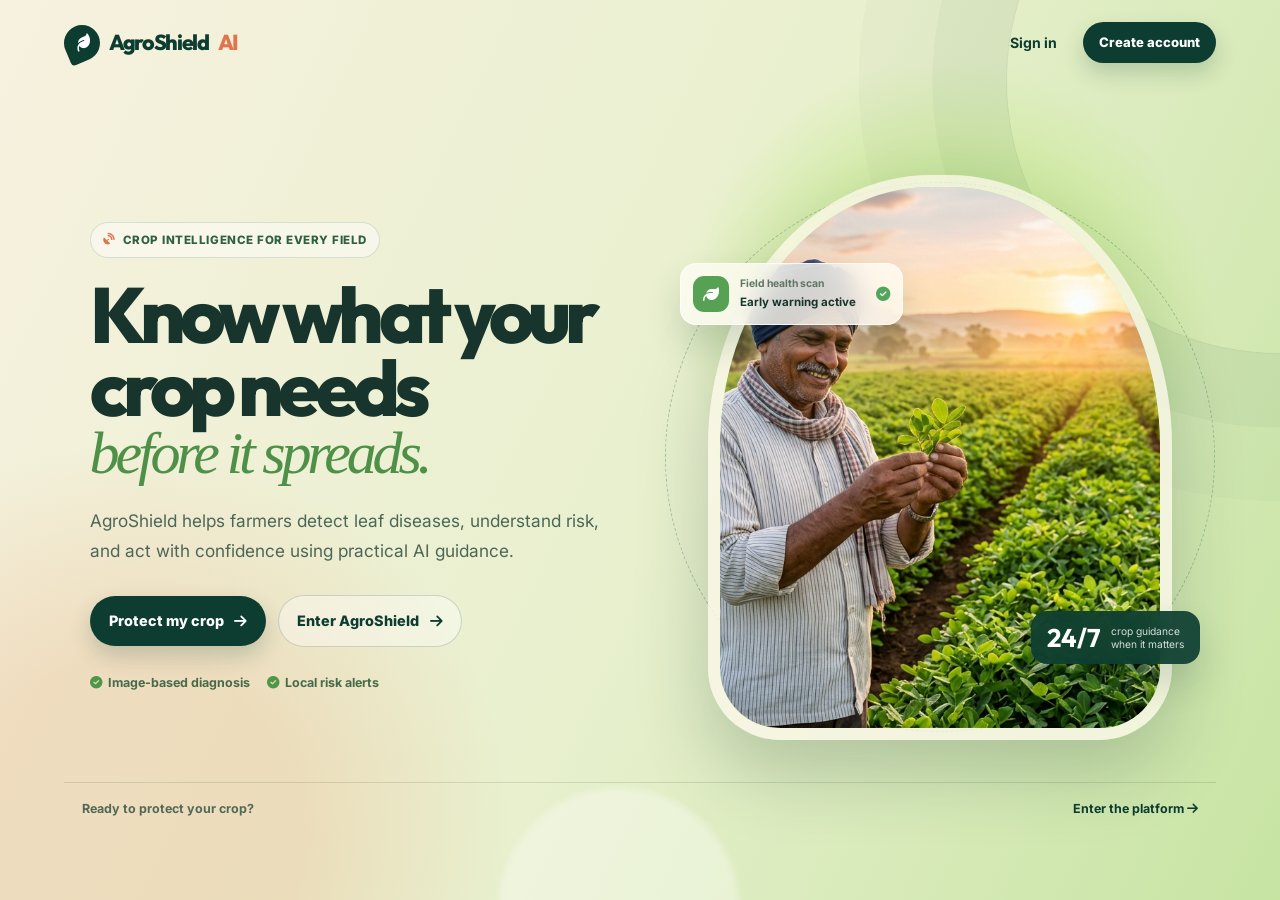
==== frontend/landing.html @ 06ca2743 "feat: publish full crop disease application" ====
<!DOCTYPE html>
<html lang="en">
<head>
    <meta charset="UTF-8">
    <meta name="viewport" content="width=device-width, initial-scale=1.0">
    <title>AgroShield AI — Crop care, made simple</title>
    <link href="https://fonts.googleapis.com/css2?family=Inter:wght@300;400;500;600;700&family=Outfit:wght@400;600;800&display=swap" rel="stylesheet">
    <link rel="stylesheet" href="https://cdnjs.cloudflare.com/ajax/libs/font-awesome/6.4.0/css/all.min.css">
    <link rel="stylesheet" href="css/style.css">
</head>
<body>
    <section class="public-landing" id="publicLanding">
        <nav class="landing-nav">
            <a class="landing-brand" href="/"><i class="fa-solid fa-leaf"></i> AgroShield <span>AI</span></a>
            <div class="landing-nav-actions">
                <a class="landing-text-btn" href="/login">Sign in</a>
                <a class="landing-btn landing-btn-small" href="/register">Create account</a>
            </div>
        </nav>
        <div class="landing-hero">
            <div class="landing-copy">
                <p class="landing-eyebrow"><i class="fa-solid fa-satellite-dish"></i> Crop intelligence for every field</p>
                <h1>Know what your crop needs <em>before it spreads.</em></h1>
                <p class="landing-lede">AgroShield helps farmers detect leaf diseases, understand risk, and act with confidence using practical AI guidance.</p>
                <div class="landing-actions">
                    <a class="landing-btn" href="/register">Protect my crop <i class="fa-solid fa-arrow-right"></i></a>
                    <a class="landing-secondary" href="/home">Enter AgroShield <i class="fa-solid fa-arrow-right"></i></a>
                </div>
                <div class="landing-trust"><span><i class="fa-solid fa-circle-check"></i> Image-based diagnosis</span><span><i class="fa-solid fa-circle-check"></i> Local risk alerts</span></div>
            </div>
            <div class="landing-visual">
                <div class="landing-orbit orbit-one"></div><div class="landing-orbit orbit-two"></div>
                <img src="images/farmer_hero.jpg" alt="Farmer inspecting a healthy crop">
                <div class="scan-card"><span class="scan-icon"><i class="fa-solid fa-leaf"></i></span><div><small>Field health scan</small><strong>Early warning active</strong></div><i class="fa-solid fa-circle-check"></i></div>
                <div class="landing-stat"><strong>24/7</strong><span>crop guidance<br>when it matters</span></div>
            </div>
        </div>
        <div class="landing-scroll-cue"><span>Ready to protect your crop?</span><a href="/home">Enter the platform <i class="fa-solid fa-arrow-right"></i></a></div>
    </section>
</body>
</html>
---- frontend/css/style.css ----
/* CSS Design System for AgroShield AI */
:root {
    --bg-main: #fbfbf9;        /* Warm cream background */
    --bg-sidebar: #172d1f;     /* Deep forest green sidebar */
    --bg-card: #ffffff;        /* Pure white cards */
    --border-color: #e4eae4;   /* Soft organic border */
    --border-hover: #a5d6a7;
    
    --primary: #2e7d32;        /* Forest green primary */
    --primary-hover: #1b5e20;
    --primary-glow: rgba(46, 125, 50, 0.15);
    
    --accent: #ef6c00;         /* Warm clay orange accent */
    --accent-hover: #e65100;
    --accent-glow: rgba(239, 108, 0, 0.15);
    
    --danger: #c62828;         /* Earthy warning red */
    --danger-glow: rgba(198, 40, 40, 0.1);
    --warning: #fbc02d;        /* Soft sun gold */
    --warning-glow: rgba(251, 192, 45, 0.1);
    --teal: #00796b;
    --teal-glow: rgba(0, 121, 107, 0.1);
    --text-main: #2b3a30;      /* Dark soil green-grey */
    --text-muted: #738478;     /* Leaf gray */
    --text-dark: #0d1711;
    
    --font-family: 'Inter', sans-serif;
    --font-heading: 'Outfit', sans-serif;
    --sidebar-width: 280px;
    --transition: all 0.25s cubic-bezier(0.4, 0, 0.2, 1);
}

* {
    margin: 0;
    padding: 0;
    box-sizing: border-box;
}

body {
    background-color: var(--bg-main);
    color: var(--text-main);
    font-family: var(--font-family);
    overflow-x: hidden;
    line-height: 1.6;
}

/* Scrollbar styling */
::-webkit-scrollbar {
    width: 8px;
    height: 8px;
}
::-webkit-scrollbar-track {
    background: var(--bg-sidebar);
}
::-webkit-scrollbar-thumb {
    background: var(--border-color);
    border-radius: 4px;
}
::-webkit-scrollbar-thumb:hover {
    background: var(--primary);
}

/* App Container Layout */
.app-container {
    display: flex;
    min-height: 100vh;
}

/* Sidebar Navigation */
.sidebar {
    width: var(--sidebar-width);
    background-color: var(--bg-sidebar);
    border-right: 1px solid var(--border-color);
    display: flex;
    flex-direction: column;
    padding: 1.75rem 1.25rem;
    position: fixed;
    height: 100vh;
    z-index: 10;
}

.brand {
    display: flex;
    align-items: center;
    gap: 0.75rem;
    margin-bottom: 2.5rem;
}

.logo-icon {
    font-size: 1.75rem;
    color: var(--primary);
    filter: drop-shadow(0 0 8px var(--primary));
    animation: pulseLogo 3s infinite alternate;
}

.brand-name {
    font-family: var(--font-heading);
    font-size: 1.45rem;
    font-weight: 800;
    letter-spacing: -0.5px;
    color: #ffffff;
}

.brand-name .highlight {
    color: var(--primary);
}

.nav-menu {
    display: flex;
    flex-direction: column;
    gap: 0.5rem;
    flex-grow: 1;
}

.nav-item {
    display: flex;
    align-items: center;
    gap: 1rem;
    padding: 0.85rem 1rem;
    color: #a5d6a7; /* Light sage green for contrast */
    text-decoration: none;
    border-radius: 8px;
    font-weight: 500;
    transition: var(--transition);
    border: 1px solid transparent;
}

.nav-item i {
    font-size: 1.2rem;
    width: 20px;
    text-align: center;
    transition: var(--transition);
}

.nav-item:hover, .nav-item.active {
    color: #fff;
    background-color: rgba(255, 255, 255, 0.08);
    border-color: rgba(255, 255, 255, 0.15);
}

.nav-item.active {
    background-color: rgba(16, 185, 129, 0.15);
    border-color: var(--primary);
    box-shadow: 0 0 15px rgba(16, 185, 129, 0.1);
}

.nav-item.active i {
    color: var(--primary);
    text-shadow: 0 0 8px var(--primary);
}

.sidebar-footer {
    display: flex;
    flex-direction: column;
    gap: 1rem;
    border-top: 1px solid var(--border-color);
    padding-top: 1.25rem;
}

.lang-selector {
    display: flex;
    align-items: center;
    gap: 0.5rem;
    background: rgba(255, 255, 255, 0.03);
    border: 1px solid var(--border-color);
    padding: 0.5rem;
    border-radius: 6px;
}

.lang-selector i {
    color: var(--primary);
}

.lang-selector select {
    background: transparent;
    border: none;
    color: #a5d6a7;
    width: 100%;
    outline: none;
    font-family: var(--font-family);
    font-size: 0.9rem;
    cursor: pointer;
}

.lang-selector select option {
    background-color: var(--bg-sidebar);
    color: #ffffff;
}

.system-status {
    display: flex;
    align-items: center;
    gap: 0.5rem;
    font-size: 0.8rem;
    color: var(--text-muted);
}

.status-dot {
    width: 8px;
    height: 8px;
    border-radius: 50%;
}

.status-dot.online {
    background-color: var(--primary);
    box-shadow: 0 0 8px var(--primary);
}

/* Workspace Layout */
.workspace {
    margin-left: var(--sidebar-width);
    flex-grow: 1;
    display: flex;
    flex-direction: column;
    min-height: 100vh;
    padding: 2rem;
}

/* Top Header */
.top-header {
    display: flex;
    justify-content: space-between;
    align-items: center;
    border-bottom: 1px solid var(--border-color);
    padding-bottom: 1.5rem;
    margin-bottom: 2rem;
}

.header-title h1 {
    font-family: var(--font-heading);
    font-weight: 600;
    font-size: 1.85rem;
    letter-spacing: -0.5px;
}

.header-title p {
    color: var(--text-muted);
    font-size: 0.95rem;
    margin-top: 0.25rem;
}

.header-actions {
    display: flex;
    align-items: center;
    gap: 0.65rem;
    flex-wrap: nowrap;
}

.location-wrap {
    position: relative;
    flex-shrink: 0;
}

.location-chip {
    height: 44px;
    display: inline-flex;
    align-items: center;
    gap: .55rem;
    padding: .3rem .65rem .3rem .4rem;
    border: 1px solid var(--border-color);
    border-radius: 12px;
    color: var(--text-main);
    background: var(--bg-card);
    cursor: pointer;
    font-family: inherit;
    text-align: left;
    transition: var(--transition);
}

.location-chip:hover,
.location-chip[aria-expanded="true"] {
    border-color: var(--primary);
    background: var(--primary-glow);
    transform: translateY(-1px);
}

.location-icon {
    display: grid;
    width: 32px;
    height: 32px;
    place-items: center;
    border-radius: 9px;
    color: #fff;
    background: var(--primary);
}

.location-copy { display: grid; min-width: 68px; line-height: 1.05; }
.location-copy small { color: var(--text-muted); font-size: .62rem; font-weight: 600; }
.location-copy strong { max-width: 100px; overflow: hidden; color: var(--text-main); font-size: .76rem; text-overflow: ellipsis; white-space: nowrap; }
.location-chevron { color: var(--text-muted); font-size: .66rem; }

.location-panel {
    position: absolute;
    top: 53px;
    right: 0;
    z-index: 1001;
    width: 260px;
    padding: 1rem;
    border: 1px solid var(--border-color);
    border-radius: 14px;
    color: var(--text-main);
    background: var(--bg-card);
    box-shadow: 0 16px 40px rgba(0, 0, 0, .16);
}

.location-panel-title { display: flex; align-items: flex-start; gap: .65rem; margin-bottom: .85rem; }
.location-panel-title > i { margin-top: .1rem; color: var(--primary); }
.location-panel-title strong { display: block; font-size: .88rem; }
.location-panel-title span { display: block; margin-top: .1rem; color: var(--text-muted); font-size: .7rem; line-height: 1.35; }
.location-panel label { display: block; margin-bottom: .35rem; color: var(--text-muted); font-size: .72rem; font-weight: 700; }
.location-panel input { width: 100%; padding: .58rem .65rem; border: 1px solid var(--border-color); border-radius: 8px; color: var(--text-main); background: var(--bg-main); font: inherit; font-size: .82rem; }
.location-panel input:focus { outline: 2px solid var(--primary-glow); border-color: var(--primary); }
.location-apply-btn { width: 100%; margin-top: .75rem; padding: .6rem .75rem; border: 0; border-radius: 8px; color: #fff; background: var(--primary); cursor: pointer; font: inherit; font-size: .78rem; font-weight: 700; }
.location-apply-btn:hover { background: var(--primary-hover); }

.header-icon-btn {
    position: relative;
    width: 44px;
    height: 44px;
    min-width: 44px;
    min-height: 44px;
    max-height: 44px;
    display: inline-flex;
    align-items: center;
    justify-content: center;
    border: 1px solid var(--border-color);
    border-radius: 12px;
    background: var(--bg-card);
    color: var(--primary);
    cursor: pointer;
    font-size: 1.05rem;
    transition: var(--transition);
    box-sizing: border-box;
    flex-shrink: 0;
}

.header-icon-btn:hover {
    border-color: var(--primary);
    background: var(--primary-glow);
    color: var(--primary-hover);
    transform: translateY(-1px);
}

.notification-wrap {
    position: relative;
    display: inline-flex;
    align-items: center;
    height: 44px;
    min-height: 44px;
    max-height: 44px;
    flex-shrink: 0;
}

.notification-dot {
    position: absolute;
    top: 7px;
    right: 7px;
    width: 8px;
    height: 8px;
    background: var(--danger);
    border-radius: 50%;
    border: 2px solid var(--bg-card);
    pointer-events: none;
    transition: opacity 0.2s;
}

.notification-panel {
    position: absolute;
    top: 52px;
    right: 0;
    z-index: 1000;
    width: 320px;
    background: var(--bg-card);
    border: 1px solid var(--border-color);
    border-radius: 14px;
    padding: 1rem;
    box-shadow: 0 16px 40px rgba(0, 0, 0, 0.16);
    color: var(--text-main);
    box-sizing: border-box;
    animation: fadeIn 0.2s ease;
}

.notif-header {
    display: flex;
    align-items: center;
    justify-content: space-between;
    padding-bottom: 0.65rem;
    border-bottom: 1px solid var(--border-color);
    margin-bottom: 0.5rem;
}

.notif-header strong {
    font-size: 0.88rem;
    font-weight: 700;
    color: var(--text-main);
    display: flex;
    align-items: center;
}

.notif-list {
    display: flex;
    flex-direction: column;
    gap: 0.4rem;
}

.notif-item {
    display: flex;
    gap: 0.65rem;
    padding: 0.55rem;
    border-radius: 8px;
    transition: background 0.15s;
    align-items: flex-start;
}

.notif-item:hover {
    background: rgba(46, 125, 50, 0.08);
}

.notif-item > i {
    font-size: 1rem;
    margin-top: 0.2rem;
    flex-shrink: 0;
}

.notif-item strong {
    display: block;
    font-size: 0.8rem;
    font-weight: 600;
    color: var(--text-main);
    line-height: 1.25;
}

.notif-item p {
    font-size: 0.75rem;
    color: var(--text-muted);
    margin: 0.15rem 0 0.25rem 0;
    line-height: 1.35;
}

.notif-item small {
    font-size: 0.68rem;
    color: var(--text-muted);
}

.notif-footer {
    border-top: 1px solid var(--border-color);
    padding-top: 0.5rem;
    margin-top: 0.4rem;
    text-align: center;
}

.btn-text-sm {
    background: transparent;
    border: none;
    color: var(--primary);
    font-size: 0.78rem;
    font-weight: 600;
    cursor: pointer;
    padding: 0.3rem 0.6rem;
    border-radius: 6px;
    transition: background 0.15s;
}

.btn-text-sm:hover {
    background: var(--primary-glow);
}

.header-user-chip {
    height: 44px;
    min-height: 44px;
    max-height: 44px;
    display: inline-flex;
    align-items: center;
    gap: 0.65rem;
    padding: 0 1rem 0 0.45rem;
    border: 1px solid var(--border-color);
    background: var(--bg-card);
    border-radius: 12px;
    color: var(--text-main);
    font-size: 0.88rem;
    font-weight: 600;
    box-sizing: border-box;
    flex-shrink: 0;
    cursor: pointer;
    transition: var(--transition);
}

.header-user-chip:hover {
    border-color: var(--primary);
    background: var(--primary-glow);
    transform: translateY(-1px);
    box-shadow: 0 2px 8px rgba(0,0,0,0.06);
}

.header-user-icon {
    display: grid;
    place-items: center;
    width: 32px;
    height: 32px;
    border-radius: 50%;
    color: #fff;
    background: var(--primary);
    font-size: 0.85rem;
    flex-shrink: 0;
}

.quick-stat {
    height: 44px;
    min-height: 44px;
    max-height: 44px;
    display: inline-flex;
    align-items: center;
    gap: 0.65rem;
    padding: 0 0.85rem;
    background: var(--bg-card);
    border: 1px solid var(--border-color);
    border-radius: 12px;
    box-sizing: border-box;
    flex-shrink: 0;
    width: 130px;
    min-width: 130px;
    max-width: 130px;
    cursor: pointer;
    transition: var(--transition);
}

.quick-stat:hover {
    border-color: var(--primary);
    background: var(--primary-glow);
    transform: translateY(-1px);
    box-shadow: 0 2px 8px rgba(0,0,0,0.06);
}

.quick-stat i {
    font-size: 1.15rem;
    color: var(--primary);
    display: flex;
    align-items: center;
    justify-content: center;
    width: 22px;
    flex-shrink: 0;
}

.quick-stat > div {
    display: flex;
    flex-direction: column;
    justify-content: center;
    line-height: 1.15;
}

.stat-lbl {
    display: block;
    font-size: 0.62rem;
    font-weight: 700;
    color: var(--text-muted);
    text-transform: uppercase;
    letter-spacing: 0.05em;
}

.stat-val {
    font-size: 0.88rem;
    font-weight: 700;
    color: var(--text-main);
}

/* View Sections */
.view-section {
    display: none;
    animation: fadeIn 0.4s ease;
    flex-grow: 1;
}

.view-section.active {
    display: block;
}

/* Grid Layouts */
.grid-2col {
    display: grid;
    grid-template-columns: 1fr 1fr;
    gap: 2rem;
}

@media (max-width: 1024px) {
    .grid-2col {
        grid-template-columns: 1fr;
    }
}

/* Glassmorphism Cards */
.card {
    background: var(--bg-card);
    border: 1px solid var(--border-color);
    border-radius: 16px;
    box-shadow: 0 10px 30px rgba(0, 0, 0, 0.3);
    backdrop-filter: blur(12px);
    -webkit-backdrop-filter: blur(12px);
    display: flex;
    flex-direction: column;
    overflow: hidden;
    transition: var(--transition);
}

.card:hover {
    border-color: var(--border-hover);
    box-shadow: 0 12px 35px rgba(16, 185, 129, 0.04);
}

.card.scroll-y {
    max-height: 680px;
    overflow-y: auto;
}

.card-header {
    padding: 1.25rem 1.5rem;
    border-bottom: 1px solid var(--border-color);
    display: flex;
    justify-content: space-between;
    align-items: center;
}

.card-header h2 {
    font-family: var(--font-heading);
    font-size: 1.25rem;
    font-weight: 600;
    display: flex;
    align-items: center;
    gap: 0.5rem;
}

.card-header h2 i {
    color: var(--primary);
}

.card-content {
    padding: 1.5rem;
    flex-grow: 1;
}

.card-content.no-padding {
    padding: 0;
}

/* Badges */
.badge {
    padding: 0.35rem 0.75rem;
    border-radius: 50px;
    font-size: 0.75rem;
    font-weight: 600;
    text-transform: uppercase;
    letter-spacing: 0.5px;
}

.badge-emerald {
    background: rgba(16, 185, 129, 0.15);
    color: var(--primary);
    border: 1px solid var(--primary);
}

.badge-teal {
    background: rgba(20, 184, 166, 0.15);
    color: var(--teal);
    border: 1px solid var(--teal);
}

.badge-warning {
    background: rgba(245, 158, 11, 0.15);
    color: var(--warning);
    border: 1px solid var(--warning);
}

.badge-danger {
    background: rgba(239, 68, 68, 0.15);
    color: var(--danger);
    border: 1px solid var(--danger);
}

.badge-blue {
    background: rgba(59, 130, 246, 0.15);
    color: #3b82f6;
    border: 1px solid #3b82f6;
}

/* Upload Zone */
.upload-zone {
    border: 2px dashed var(--border-color);
    border-radius: 12px;
    padding: 2.5rem 1.5rem;
    text-align: center;
    background: rgba(0, 0, 0, 0.15);
    transition: var(--transition);
    cursor: pointer;
    min-height: 250px;
    display: flex;
    align-items: center;
    justify-content: center;
}

.upload-zone:hover, .upload-zone.dragover {
    border-color: var(--primary);
    background: rgba(16, 185, 129, 0.03);
}

.upload-prompt {
    display: flex;
    flex-direction: column;
    align-items: center;
    gap: 0.75rem;
}

.upload-icon {
    font-size: 3rem;
    color: var(--primary);
    margin-bottom: 0.5rem;
    filter: drop-shadow(0 0 10px var(--primary-glow));
}

.upload-prompt h3 {
    font-size: 1.1rem;
    font-weight: 600;
}

.upload-prompt p {
    color: var(--text-muted);
    font-size: 0.8rem;
    max-width: 320px;
}

.upload-preview {
    width: 100%;
    height: 100%;
    position: relative;
    border-radius: 8px;
    overflow: hidden;
}

.upload-preview img {
    max-width: 100%;
    max-height: 220px;
    object-fit: cover;
    border-radius: 8px;
    border: 1px solid var(--border-color);
}

.preview-overlay {
    position: absolute;
    bottom: 10px;
    right: 10px;
}

/* Form Styles */
.form-group {
    display: flex;
    flex-direction: column;
    gap: 0.5rem;
    margin-bottom: 1rem;
}

.form-group label {
    font-size: 0.85rem;
    font-weight: 500;
    color: var(--text-muted);
}

.form-group label i {
    color: var(--primary);
}

.form-row {
    display: flex;
    gap: 1rem;
}

.form-row .form-group {
    flex: 1;
}

.form-group input, .form-group textarea, .form-group select {
    background: #ffffff;
    border: 1px solid var(--border-color);
    padding: 0.75rem 1rem;
    border-radius: 8px;
    color: var(--text-main);
    font-family: var(--font-family);
    outline: none;
    transition: var(--transition);
}

.form-group input:focus, .form-group textarea:focus, .form-group select:focus {
    border-color: var(--primary);
    box-shadow: 0 0 10px var(--primary-glow);
}

.form-group textarea {
    min-height: 80px;
    resize: vertical;
}

.align-bottom {
    justify-content: flex-end;
}

/* Buttons */
.btn {
    display: inline-flex;
    align-items: center;
    justify-content: center;
    gap: 0.5rem;
    padding: 0.65rem 1.25rem;
    border-radius: 8px;
    font-family: var(--font-family);
    font-weight: 500;
    font-size: 0.9rem;
    cursor: pointer;
    transition: var(--transition);
    border: none;
    outline: none;
}

.btn-primary {
    background-color: var(--primary);
    color: var(--bg-sidebar);
    font-weight: 600;
}

.btn-primary:hover {
    background-color: var(--primary-hover);
    box-shadow: 0 0 15px var(--primary-glow);
}

.btn-secondary {
    background-color: rgba(255, 255, 255, 0.05);
    color: var(--text-main);
    border: 1px solid var(--border-color);
}

.btn-secondary:hover {
    background-color: rgba(255, 255, 255, 0.08);
    border-color: var(--primary);
}

.btn-success {
    background-color: var(--accent);
    color: var(--bg-sidebar);
    font-weight: 600;
}

.btn-success:hover {
    background-color: var(--primary-hover);
    box-shadow: 0 0 15px rgba(34, 197, 94, 0.25);
}

.btn-warning {
    background-color: var(--warning);
    color: var(--text-dark);
    font-weight: 600;
}

.btn-warning:hover {
    opacity: 0.9;
    box-shadow: 0 0 15px var(--warning-glow);
}

.btn-danger {
    background-color: var(--danger);
    color: #fff;
    font-weight: 600;
}

.btn-danger:hover {
    background-color: #dc2626;
    box-shadow: 0 0 15px var(--danger-glow);
}

.btn-sm {
    padding: 0.4rem 0.85rem;
    font-size: 0.8rem;
}

.btn-large {
    padding: 0.9rem 1.5rem;
    font-size: 1rem;
}

.btn-icon {
    padding: 0.75rem;
}

.btn:disabled {
    opacity: 0.4;
    cursor: not-allowed;
    box-shadow: none !important;
}

/* Empty State / Loading State */
.empty-state {
    display: flex;
    flex-direction: column;
    align-items: center;
    justify-content: center;
    gap: 1rem;
    text-align: center;
    padding: 4rem 1.5rem;
    color: var(--text-muted);
}

.empty-state i {
    font-size: 3.5rem;
    color: var(--border-color);
}

.empty-state i.animate-pulse {
    animation: heartBeat 2s infinite;
}

.empty-state h3 {
    font-size: 1.25rem;
    color: var(--text-main);
    font-weight: 600;
}

.empty-state p {
    font-size: 0.85rem;
    max-width: 320px;
}

.spinner {
    color: var(--primary) !important;
    font-size: 3.5rem;
}

/* Results Formatting */
.result-header {
    display: flex;
    justify-content: space-between;
    align-items: flex-start;
    border-bottom: 1px solid var(--border-color);
    padding-bottom: 1.25rem;
    margin-bottom: 1.5rem;
}

.result-details h3 {
    font-family: var(--font-heading);
    font-size: 1.5rem;
    color: var(--primary);
    font-weight: 700;
}

.result-details .scientific {
    font-style: italic;
    color: var(--text-muted);
    font-size: 0.9rem;
    margin-top: 0.1rem;
}

.meta-row {
    display: flex;
    gap: 1.5rem;
    margin-top: 0.5rem;
    font-size: 0.85rem;
}

.meta-item strong {
    color: var(--primary);
}

.advisory-sections {
    display: flex;
    flex-direction: column;
    gap: 1.25rem;
}

.adv-section {
    border-left: 3px solid var(--border-color);
    padding-left: 1rem;
}

.adv-section.highlight-border {
    border-left-color: var(--primary);
    background: rgba(16, 185, 129, 0.02);
    padding: 0.75rem 1rem;
    border-radius: 0 8px 8px 0;
}

.adv-section h4 {
    font-size: 0.9rem;
    font-weight: 600;
    color: var(--primary);
    margin-bottom: 0.35rem;
    display: flex;
    align-items: center;
    gap: 0.4rem;
}

.adv-section p {
    font-size: 0.88rem;
    color: var(--text-main);
}

.chemical-box {
    background: rgba(255, 255, 255, 0.02);
    border: 1px solid var(--border-color);
    padding: 0.75rem;
    border-radius: 6px;
    margin-top: 0.25rem;
}

.dosage-tag {
    display: inline-block;
    background: rgba(16, 185, 129, 0.08);
    border: 1px solid var(--border-color);
    padding: 0.25rem 0.5rem;
    border-radius: 4px;
    font-size: 0.75rem;
    margin-top: 0.5rem;
}

.dosage-tag strong {
    color: var(--primary);
}

.advisory-actions {
    display: flex;
    gap: 1rem;
    margin-top: 2rem;
    border-top: 1px solid var(--border-color);
    padding-top: 1.5rem;
}

.advisory-actions button {
    flex: 1;
}

/* Weather Risk Forecaster */
.risk-summary {
    display: flex;
    align-items: center;
    gap: 2rem;
    margin-bottom: 1.5rem;
    border-bottom: 1px solid var(--border-color);
    padding-bottom: 1.5rem;
}

.risk-meter-container {
    display: flex;
    flex-direction: column;
    align-items: center;
    gap: 0.5rem;
}

.risk-gauge {
    position: relative;
    width: 100px;
    height: 50px;
    background: linear-gradient(to right, #22c55e, #eab308, #ef4444);
    border-radius: 100px 100px 0 0;
    overflow: hidden;
}

.risk-gauge::after {
    content: '';
    position: absolute;
    bottom: 0;
    left: 50%;
    transform: translateX(-50%);
    width: 70px;
    height: 35px;
    background-color: var(--bg-sidebar);
    border-radius: 70px 70px 0 0;
}

.gauge-arrow {
    position: absolute;
    bottom: 0;
    left: 50%;
    width: 4px;
    height: 40px;
    background-color: #fff;
    transform-origin: bottom center;
    z-index: 2;
    transition: transform 1s cubic-bezier(0.4, 0, 0.2, 1);
    box-shadow: 0 0 6px rgba(0,0,0,0.5);
}

.risk-value {
    font-family: var(--font-heading);
    font-weight: 700;
    font-size: 1.1rem;
}

.risk-info {
    flex-grow: 1;
}

.forecast-text {
    font-size: 0.9rem;
}

.forecast-text strong {
    color: var(--primary);
}

.risk-list {
    display: flex;
    flex-direction: column;
    gap: 0.85rem;
}

.risk-item {
    display: flex;
    justify-content: space-between;
    align-items: center;
    padding: 0.75rem 1rem;
    background: rgba(255, 255, 255, 0.02);
    border: 1px solid var(--border-color);
    border-radius: 8px;
}

.risk-name {
    font-weight: 500;
    font-size: 0.85rem;
}

.risk-factor-popover {
    font-size: 0.75rem;
    color: var(--text-muted);
    margin-top: 0.25rem;
}

/* Geospatial Map View styling */
.full-height-card {
    height: 700px;
}

.map-filters {
    display: flex;
    gap: 0.5rem;
}

.map-filters select {
    background-color: rgba(0, 0, 0, 0.2);
    border: 1px solid var(--border-color);
    padding: 0.35rem 0.75rem;
    border-radius: 6px;
    color: var(--text-main);
    font-size: 0.8rem;
    outline: none;
    cursor: pointer;
}

#map {
    width: 100%;
    height: 100%;
    background-color: #1e293b;
}

.map-legend {
    position: absolute;
    bottom: 20px;
    left: 20px;
    background: rgba(6, 14, 10, 0.95);
    border: 1px solid var(--border-color);
    padding: 0.85rem;
    border-radius: 8px;
    z-index: 1000;
    font-size: 0.75rem;
    box-shadow: 0 4px 20px rgba(0,0,0,0.5);
}

.map-legend h4 {
    color: var(--primary);
    margin-bottom: 0.5rem;
    font-weight: 600;
    border-bottom: 1px solid var(--border-color);
    padding-bottom: 0.25rem;
}

.map-legend div {
    display: flex;
    align-items: center;
    gap: 0.5rem;
    margin-bottom: 0.35rem;
}

.legend-color {
    width: 12px;
    height: 12px;
    border-radius: 50%;
    display: inline-block;
}

.legend-green { background-color: var(--primary); border: 2px solid #fff; }
.legend-orange { background-color: var(--warning); border: 2px solid #fff; }
.legend-red { background-color: var(--danger); border: 2px solid #fff; }
.legend-purple { background-color: #a855f7; border: 2px solid #fff; }

/* Leaflet dark theme override */
.leaflet-container {
    font-family: var(--font-family) !important;
}

.leaflet-popup-content-wrapper {
    background: rgba(6, 14, 10, 0.95) !important;
    border: 1px solid var(--border-color) !important;
    color: var(--text-main) !important;
    border-radius: 8px !important;
    backdrop-filter: blur(8px);
}

.leaflet-popup-tip {
    background: rgba(6, 14, 10, 0.95) !important;
    border: 1px solid var(--border-color) !important;
}

.popup-img {
    width: 100%;
    height: 80px;
    object-fit: cover;
    border-radius: 4px;
    margin-top: 0.5rem;
    border: 1px solid var(--border-color);
}

.popup-details h4 {
    color: var(--primary);
    font-size: 0.9rem;
    font-weight: 600;
}

.popup-details p {
    font-size: 0.75rem;
    margin-top: 0.2rem;
}

/* Official Dashboard view */
.indicators-row {
    display: grid;
    grid-template-columns: repeat(4, 1fr);
    gap: 1.5rem;
}

@media (max-width: 1200px) {
    .indicators-row {
        grid-template-columns: 1fr 1fr;
    }
}

@media (max-width: 640px) {
    .indicators-row {
        grid-template-columns: 1fr;
    }
}

.indicator-card {
    background: var(--bg-card);
    border: 1px solid var(--border-color);
    padding: 1.25rem 1.5rem;
    border-radius: 12px;
    display: flex;
    align-items: center;
    gap: 1rem;
    transition: var(--transition);
}

.indicator-card:hover {
    border-color: var(--border-hover);
    transform: translateY(-2px);
}

.ind-icon {
    width: 48px;
    height: 48px;
    border-radius: 10px;
    display: flex;
    align-items: center;
    justify-content: center;
    font-size: 1.25rem;
    color: var(--bg-sidebar);
}

.bg-emerald { background-color: var(--primary); box-shadow: 0 0 10px var(--primary-glow); }
.bg-warning { background-color: var(--warning); box-shadow: 0 0 10px var(--warning-glow); }
.bg-danger { background-color: var(--danger); box-shadow: 0 0 10px var(--danger-glow); }
.bg-teal { background-color: var(--teal); box-shadow: 0 0 10px var(--teal-glow); }

.ind-details {
    display: flex;
    flex-direction: column;
}

.ind-val {
    font-family: var(--font-heading);
    font-size: 1.35rem;
    font-weight: 700;
}

.ind-lbl {
    font-size: 0.75rem;
    color: var(--text-muted);
}

.chart-container {
    height: 250px;
    display: flex;
    align-items: center;
    justify-content: center;
}

/* Expert Queue */
.expert-queue {
    display: flex;
    flex-direction: column;
    gap: 1rem;
    max-height: 400px;
    overflow-y: auto;
    padding-right: 0.5rem;
}

.queue-empty {
    text-align: center;
    padding: 3rem;
    color: var(--text-muted);
}

.queue-empty i {
    font-size: 2.5rem;
    margin-bottom: 0.5rem;
    color: var(--border-color);
}

.queue-item {
    display: flex;
    gap: 1.5rem;
    background: rgba(0, 0, 0, 0.2);
    border: 1px solid var(--border-color);
    padding: 1.25rem;
    border-radius: 10px;
    transition: var(--transition);
}

.queue-item:hover {
    border-color: var(--border-hover);
    background: rgba(255,255,255,0.01);
}

.queue-img-container {
    width: 120px;
    height: 100px;
    flex-shrink: 0;
    border-radius: 6px;
    overflow: hidden;
    border: 1px solid var(--border-color);
}

.queue-img-container img {
    width: 100%;
    height: 100%;
    object-fit: cover;
}

.queue-details {
    flex-grow: 1;
}

.queue-meta {
    display: flex;
    justify-content: space-between;
    align-items: center;
    margin-bottom: 0.25rem;
}

.queue-meta h4 {
    font-size: 1rem;
    color: var(--primary);
    font-weight: 600;
}

.queue-crop {
    font-size: 0.8rem;
    background: rgba(255, 255, 255, 0.05);
    padding: 0.15rem 0.5rem;
    border-radius: 4px;
    border: 1px solid var(--border-color);
}

.queue-notes {
    font-size: 0.85rem;
    color: var(--text-muted);
    margin-top: 0.5rem;
    background: rgba(0,0,0,0.1);
    padding: 0.5rem;
    border-radius: 4px;
}

.queue-validation-box {
    margin-top: 0.75rem;
    display: flex;
    gap: 0.5rem;
}

.queue-validation-box input {
    background: rgba(0, 0, 0, 0.3);
    border: 1px solid var(--border-color);
    padding: 0.35rem 0.75rem;
    border-radius: 4px;
    color: #fff;
    font-size: 0.8rem;
    outline: none;
    flex-grow: 1;
}

.queue-validation-box input:focus {
    border-color: var(--primary);
}

/* Toast Notification */
.toast {
    position: fixed;
    bottom: 30px;
    right: -320px;
    background: rgba(6, 14, 10, 0.95);
    border: 1px solid var(--primary);
    padding: 1rem;
    border-radius: 8px;
    display: flex;
    align-items: center;
    gap: 0.85rem;
    box-shadow: 0 10px 25px rgba(0, 0, 0, 0.5);
    z-index: 9999;
    width: 300px;
    backdrop-filter: blur(8px);
    transition: right 0.4s cubic-bezier(0.175, 0.885, 0.32, 1.275);
}

.toast.show {
    right: 30px;
}

.toast-icon {
    font-size: 1.5rem;
    color: var(--primary);
}

.toast-content h4 {
    font-size: 0.9rem;
    font-weight: 600;
}

.toast-content p {
    font-size: 0.75rem;
    color: var(--text-muted);
}

/* Animations */
@keyframes fadeIn {
    from { opacity: 0; transform: translateY(8px); }
    to { opacity: 1; transform: translateY(0); }
}

@keyframes heartBeat {
    0% { transform: scale(1); }
    14% { transform: scale(1.05); }
    28% { transform: scale(1); }
    42% { transform: scale(1.05); }
    70% { transform: scale(1); }
}

@keyframes pulseLogo {
    0% { filter: drop-shadow(0 0 3px var(--primary-glow)); }
    100% { filter: drop-shadow(0 0 10px var(--primary)); }
}

/* --- Home Landing Page Styles --- */
.hero-section {
    background: linear-gradient(135deg, #172d1f 0%, #2e7d32 100%);
    color: #ffffff;
    padding: 2.5rem;
    border-radius: 16px;
    margin-bottom: 2rem;
    box-shadow: var(--shadow-md);
    position: relative;
    overflow: hidden;
}

.hero-section::before {
    content: '';
    position: absolute;
    top: -50%;
    right: -20%;
    width: 300px;
    height: 300px;
    background: rgba(255, 255, 255, 0.03);
    border-radius: 50%;
    pointer-events: none;
}

.hero-title {
    font-family: var(--font-heading);
    font-size: 2.2rem;
    font-weight: 800;
    margin-bottom: 0.5rem;
    letter-spacing: -0.5px;
}

.hero-subtitle {
    font-size: 1.1rem;
    opacity: 0.9;
    max-width: 600px;
}

.home-grid {
    display: grid;
    grid-template-columns: repeat(auto-fit, minmax(300px, 1fr));
    gap: 2rem;
    margin-bottom: 2.5rem;
}

.home-card {
    background: var(--bg-card);
    border: 1px solid var(--border-color);
    border-radius: 16px;
    padding: 2rem;
    text-align: center;
    transition: var(--transition);
    cursor: pointer;
    box-shadow: var(--shadow-sm);
    display: flex;
    flex-direction: column;
    align-items: center;
    gap: 1.25rem;
}

.home-card:hover {
    transform: translateY(-5px);
    border-color: var(--primary);
    box-shadow: var(--shadow-lg);
}

.home-card-icon {
    width: 64px;
    height: 64px;
    border-radius: 50%;
    background: var(--primary-glow);
    color: var(--primary);
    display: flex;
    align-items: center;
    justify-content: center;
    font-size: 1.8rem;
    transition: var(--transition);
}

.home-card:hover .home-card-icon {
    background: var(--primary);
    color: #ffffff;
    transform: scale(1.1);
}

.home-card-title {
    font-family: var(--font-heading);
    font-size: 1.35rem;
    font-weight: 700;
    color: var(--text-main);
}

.home-card-desc {
    font-size: 0.9rem;
    color: var(--text-muted);
    line-height: 1.5;
}

/* User Guide Section */
.guide-section {
    background: var(--bg-card);
    border: 1px solid var(--border-color);
    border-radius: 16px;
    padding: 2rem;
    margin-bottom: 2rem;
    box-shadow: var(--shadow-sm);
}

.guide-title {
    font-family: var(--font-heading);
    font-size: 1.5rem;
    font-weight: 700;
    margin-bottom: 1.5rem;
    color: var(--text-main);
    display: flex;
    align-items: center;
    gap: 0.5rem;
}

.guide-steps {
    display: grid;
    grid-template-columns: repeat(auto-fit, minmax(200px, 1fr));
    gap: 1.5rem;
}

.guide-step {
    display: flex;
    flex-direction: column;
    align-items: flex-start;
    gap: 0.75rem;
}

.step-num {
    width: 32px;
    height: 32px;
    border-radius: 50%;
    background: var(--accent);
    color: #ffffff;
    display: flex;
    align-items: center;
    justify-content: center;
    font-weight: 700;
    font-size: 1rem;
}

.step-title {
    font-weight: 600;
    font-size: 1rem;
    color: var(--text-main);
}

.step-desc {
    font-size: 0.85rem;
    color: var(--text-muted);
    line-height: 1.4;
}

/* --- Auth Pages (Login & Register) --- */
.auth-container {
    display: flex;
    align-items: center;
    justify-content: center;
    min-height: 60vh;
    padding: 1rem;
}

.auth-card {
    background: var(--bg-card);
    border: 1px solid var(--border-color);
    border-radius: 16px;
    padding: 2.5rem;
    width: 100%;
    max-width: 450px;
    box-shadow: var(--shadow-lg);
    display: flex;
    flex-direction: column;
    gap: 1.5rem;
}

.auth-header {
    text-align: center;
}

.auth-logo {
    font-size: 2.5rem;
    color: var(--primary);
    margin-bottom: 0.5rem;
}

.auth-title {
    font-family: var(--font-heading);
    font-size: 1.6rem;
    font-weight: 800;
    color: var(--text-main);
}

.auth-subtitle {
    font-size: 0.9rem;
    color: var(--text-muted);
    margin-top: 0.25rem;
}

.auth-toggle {
    text-align: center;
    font-size: 0.9rem;
    color: var(--text-muted);
    margin-top: 0.5rem;
}

.auth-toggle a {
    color: var(--primary);
    text-decoration: none;
    font-weight: 600;
    transition: var(--transition);
}

.auth-toggle a:hover {
    color: var(--primary-hover);
    text-decoration: underline;
}

/* User Account Display in Sidebar */
.user-profile-badge {
    display: flex;
    align-items: center;
    gap: 0.75rem;
    background: rgba(255, 255, 255, 0.04);
    border: 1px solid rgba(255, 255, 255, 0.08);
    padding: 0.75rem;
    border-radius: 8px;
    margin-top: 1rem;
    margin-bottom: 0.5rem;
}

.user-avatar {
    width: 38px;
    height: 38px;
    border-radius: 50%;
    background: var(--primary);
    color: #ffffff;
    display: flex;
    align-items: center;
    justify-content: center;
    font-weight: 700;
    font-size: 1.1rem;
}

.user-info {
    display: flex;
    flex-direction: column;
    overflow: hidden;
}

.user-name {
    font-size: 0.9rem;
    font-weight: 600;
    color: #ffffff;
    white-space: nowrap;
    text-overflow: ellipsis;
    overflow: hidden;
}

.user-village {
    font-size: 0.75rem;
    color: rgba(255, 255, 255, 0.6);
    white-space: nowrap;
    text-overflow: ellipsis;
    overflow: hidden;
}

/* Supabase Configuration Panel in Settings View */
.settings-section {
    background: var(--bg-card);
    border: 1px solid var(--border-color);
    border-radius: 16px;
    padding: 2rem;
    box-shadow: var(--shadow-sm);
    margin-bottom: 2rem;
}

.connection-status {
    display: inline-flex;
    align-items: center;
    gap: 0.5rem;
    padding: 0.5rem 1rem;
    border-radius: 30px;
    font-size: 0.85rem;
    font-weight: 600;
    margin-top: 0.5rem;
    margin-bottom: 1.5rem;
}

.status-connected {
    background: #e8f5e9;
    color: #2e7d32;
}

.status-disconnected {
    background: #ffe0b2;
    color: #e65100;
}

.btn-accent {
    background-color: var(--accent);
    color: #ffffff;
    font-weight: 600;
}

.btn-accent:hover {
    background-color: var(--accent-hover);
    box-shadow: 0 0 15px var(--accent-glow);
}

/* Geological Floating Panel */
.geo-panel {
    position: absolute;
    top: 20px;
    right: 20px;
    width: 350px;
    max-height: calc(100% - 40px);
    z-index: 1001; /* Above leaflet overlays */
    background: rgba(13, 23, 17, 0.92); /* Dark forest glass background */
    color: #f1f5f9;
    border: 1px solid rgba(165, 214, 167, 0.2);
    border-radius: 16px;
    padding: 1.25rem;
    box-shadow: 0 15px 40px rgba(0, 0, 0, 0.6);
    overflow-y: auto;
    transition: transform 0.3s cubic-bezier(0.4, 0, 0.2, 1), opacity 0.3s ease;
    backdrop-filter: blur(16px);
    -webkit-backdrop-filter: blur(16px);
}

.geo-panel.hidden {
    display: none !important;
}

.geo-panel-header {
    display: flex;
    justify-content: space-between;
    align-items: center;
    border-bottom: 1px solid rgba(255, 255, 255, 0.1);
    padding-bottom: 0.75rem;
    margin-bottom: 0.75rem;
}

.geo-panel-header h3 {
    font-size: 1.05rem;
    font-weight: 600;
    color: #81c784; /* Soft primary green */
    display: flex;
    align-items: center;
    gap: 0.5rem;
}

.geo-panel-header .close-btn {
    background: none;
    border: none;
    color: #94a3b8;
    font-size: 1.5rem;
    cursor: pointer;
    line-height: 1;
    transition: color 0.2s;
}

.geo-panel-header .close-btn:hover {
    color: #ef4444;
}

.geo-panel-body {
    display: flex;
    flex-direction: column;
    gap: 1rem;
}

.geo-coords {
    display: flex;
    gap: 0.5rem;
    justify-content: center;
}

.geo-coord-badge {
    background: rgba(255, 255, 255, 0.08);
    border: 1px solid rgba(255, 255, 255, 0.1);
    padding: 0.25rem 0.5rem;
    border-radius: 6px;
    font-size: 0.75rem;
    font-family: monospace;
    color: #cbd5e1;
}

.geo-section-title {
    font-size: 0.8rem;
    font-weight: 700;
    text-transform: uppercase;
    letter-spacing: 0.05em;
    color: #94a3b8;
    border-left: 3px solid #81c784;
    padding-left: 0.5rem;
    margin-top: 0.25rem;
}

/* Soil Bar Graph styling */
.soil-bar-container {
    display: flex;
    flex-direction: column;
    gap: 0.4rem;
}

.soil-bar-labels {
    display: flex;
    justify-content: space-between;
    font-size: 0.75rem;
    color: #cbd5e1;
}

.soil-composition-bar {
    display: flex;
    height: 10px;
    border-radius: 5px;
    overflow: hidden;
    background: rgba(255, 255, 255, 0.1);
}

.soil-bar-part {
    height: 100%;
    transition: width 0.4s ease;
}

.clay-color { background-color: #a1887f; } /* earthy clay color */
.silt-color { background-color: #ffd54f; } /* silty yellow color */
.sand-color { background-color: #e0e0e0; } /* sandy whitish gray */

/* Grid elements */
.geo-metrics-grid {
    display: grid;
    grid-template-columns: 1fr 1fr;
    gap: 0.6rem;
}

.geo-metric-card {
    background: rgba(255, 255, 255, 0.04);
    border: 1px solid rgba(255, 255, 255, 0.06);
    border-radius: 10px;
    padding: 0.6rem;
    display: flex;
    align-items: center;
    gap: 0.6rem;
}

.geo-metric-icon {
    font-size: 1.1rem;
    color: #81c784;
    display: flex;
    align-items: center;
    justify-content: center;
    width: 28px;
    height: 28px;
    border-radius: 6px;
    background: rgba(129, 199, 132, 0.1);
}

.geo-metric-info {
    display: flex;
    flex-direction: column;
}

.geo-metric-label {
    font-size: 0.7rem;
    color: #94a3b8;
}

.geo-metric-value {
    font-size: 0.85rem;
    font-weight: 600;
    color: #f1f5f9;
}

/* Nutrients Progress Bars */
.geo-nutrients-container {
    display: flex;
    flex-direction: column;
    gap: 0.6rem;
}

.nutrient-progress {
    display: flex;
    flex-direction: column;
    gap: 0.25rem;
}

.nutrient-info {
    display: flex;
    justify-content: space-between;
    font-size: 0.75rem;
    color: #cbd5e1;
}

.progress-track {
    height: 6px;
    background: rgba(255, 255, 255, 0.1);
    border-radius: 3px;
    overflow: hidden;
}

.progress-fill {
    height: 100%;
    border-radius: 3px;
    width: 0%;
    transition: width 0.5s ease-out;
}

.n-fill { background-color: #3b82f6; } /* Blue for N */
.p-fill { background-color: #ef4444; } /* Red/Pink for P */
.k-fill { background-color: #10b981; } /* Emerald/Green for K */

/* Agro Zone card */
.geo-zone-card {
    background: rgba(129, 199, 132, 0.05);
    border: 1px solid rgba(129, 199, 132, 0.15);
    border-radius: 10px;
    padding: 0.75rem;
    text-align: center;
}

.geo-zone-label {
    font-size: 0.7rem;
    text-transform: uppercase;
    letter-spacing: 0.05em;
    color: #81c784;
    margin-bottom: 0.2rem;
}

.geo-zone-value {
    font-size: 0.85rem;
    font-weight: 600;
    color: #f8fafc;
}

/* Custom glowing pinpoint marker on Leaflet map */
.pin-marker-custom {
    position: relative;
    display: flex;
    align-items: center;
    justify-content: center;
}
.pin-pulse {
    position: absolute;
    width: 30px;
    height: 30px;
    background: rgba(59, 130, 246, 0.4);
    border-radius: 50%;
    animation: pinPulseAnim 1.8s infinite ease-out;
}
.pin-icon {
    font-size: 24px;
    color: #3b82f6;
    text-shadow: 0 0 8px rgba(59, 130, 246, 0.8);
    z-index: 2;
}

@keyframes pinPulseAnim {
    0% {
        transform: scale(0.5);
        opacity: 1;
    }
    100% {
        transform: scale(2.2);
        opacity: 0;
    }
}

.map-coords-readout {
    background: rgba(13, 23, 17, 0.9);
    border: 1px solid rgba(165, 214, 167, 0.3);
    color: #81c784;
    padding: 0.4rem 0.8rem;
    font-family: monospace;
    font-size: 0.75rem;
    border-radius: 6px;
    box-shadow: 0 4px 12px rgba(0,0,0,0.4);
    pointer-events: none;
    z-index: 1000;
}

/* ============================================================
   Comprehensive Dark Mode Styles
   ============================================================ */
body.dark-theme {
    --bg-main: #0b150f;
    --bg-card: #15241b;
    --bg-sidebar: #0e1c13;
    --border-color: #243d2c;
    --border-hover: #3d6849;
    --text-main: #ecf5ed;
    --text-muted: #95a999;
    --text-dark: #f8fafc;
    --primary: #4ade80;
    --primary-hover: #22c55e;
    --primary-glow: rgba(74, 222, 128, 0.15);
    background-color: #0b150f !important;
    color: #ecf5ed !important;
}

body.dark-theme .top-header {
    border-bottom-color: var(--border-color);
}

body.dark-theme .header-icon-btn,
body.dark-theme .header-user-chip,
body.dark-theme .quick-stat {
    background: #15241b;
    border-color: #243d2c;
    color: #ecf5ed;
}

body.dark-theme .header-icon-btn:hover,
body.dark-theme .header-user-chip:hover,
body.dark-theme .quick-stat:hover {
    border-color: #4ade80;
    background: rgba(74, 222, 128, 0.12);
}

body.dark-theme .header-user-chip span#headerUserName,
body.dark-theme .quick-stat .stat-val {
    color: #ecf5ed;
}

body.dark-theme .quick-stat .stat-lbl {
    color: #95a999;
}

body.dark-theme .notification-dot {
    border-color: #15241b;
}

/* Dark Mode on Notification Panel */
body.dark-theme .notification-panel {
    background: #15241b;
    border-color: #294532;
    box-shadow: 0 20px 45px rgba(0, 0, 0, 0.75), 0 0 0 1px rgba(74, 222, 128, 0.2);
    color: #ecf5ed;
}

body.dark-theme .notif-header {
    border-bottom-color: #243d2c;
}

body.dark-theme .notif-header strong {
    color: #ecf5ed;
}

body.dark-theme .notif-item {
    border-radius: 8px;
}

body.dark-theme .notif-item:hover {
    background: rgba(74, 222, 128, 0.12);
}

body.dark-theme .notif-item strong {
    color: #ecf5ed;
}

body.dark-theme .notif-item p,
body.dark-theme .notif-item small {
    color: #95a999;
}

body.dark-theme .notif-footer {
    border-top-color: #243d2c;
}

body.dark-theme .btn-text-sm {
    color: #4ade80;
}

body.dark-theme .btn-text-sm:hover {
    background: rgba(74, 222, 128, 0.15);
}

/* Dark Mode Cards & General Overrides */
body.dark-theme .card,
body.dark-theme .card.glass,
body.dark-theme .home-card,
body.dark-theme .guide-step,
body.dark-theme .farmer-welcome-card,
body.dark-theme .farm-profile-card,
body.dark-theme .health-score-card,
body.dark-theme .farm-stat-card,
body.dark-theme .recent-scans-card,
body.dark-theme .empty-illustration-card,
body.dark-theme .treatment-tracker-card,
body.dark-theme .calc-box,
body.dark-theme .tracker-step-item {
    background: #15241b;
    border-color: #243d2c;
    color: #ecf5ed;
}

body.dark-theme .card-header {
    border-bottom-color: #243d2c;
}

body.dark-theme .card-header h2,
body.dark-theme .card-header h3,
body.dark-theme .section-heading h3,
body.dark-theme .empty-illustration-card h3,
body.dark-theme .home-card-title {
    color: #ecf5ed;
}

body.dark-theme .recent-scans-card:hover,
body.dark-theme .empty-illustration-card:hover {
    border-color: #3d6849;
    box-shadow: 0 10px 28px rgba(0, 0, 0, 0.35);
}

body.dark-theme .scan-row,
body.dark-theme .history-row {
    border-top-color: #243d2c;
    color: #ecf5ed;
}

body.dark-theme .scan-row:hover,
body.dark-theme .history-row:hover {
    background: rgba(74, 222, 128, 0.08);
}

body.dark-theme .scan-row strong,
body.dark-theme .history-row strong {
    color: #ecf5ed;
}

body.dark-theme .scan-row small,
body.dark-theme .history-row small,
body.dark-theme .empty-illustration-card p,
body.dark-theme .guide-step p,
body.dark-theme .home-card-desc,
body.dark-theme .hero-subtitle {
    color: #95a999;
}

body.dark-theme .hero-title {
    color: #ecf5ed;
}

body.dark-theme input[type="text"],
body.dark-theme input[type="number"],
body.dark-theme input[type="tel"],
body.dark-theme input[type="password"],
body.dark-theme input[type="email"],
body.dark-theme textarea,
body.dark-theme select {
    background: #0f1c14;
    border-color: #243d2c;
    color: #ecf5ed;
}

body.dark-theme input:focus,
body.dark-theme textarea:focus,
body.dark-theme select:focus {
    border-color: #4ade80;
    box-shadow: 0 0 0 3px rgba(74, 222, 128, 0.15);
}

/* ============================================================
   Activity & Keep Your Field in Focus Interactive Styles
   ============================================================ */
.recent-scans-card,
.empty-illustration-card {
    background: var(--bg-card);
    border: 1px solid var(--border-color);
    border-radius: 16px;
    padding: 1.25rem;
    box-shadow: 0 8px 24px rgba(0, 0, 0, 0.04);
    transition: var(--transition);
}

.empty-illustration-card {
    display: flex;
    flex-direction: column;
    align-items: center;
    justify-content: center;
    text-align: center;
    padding: 1.5rem 1.25rem;
    cursor: pointer;
}

.empty-illustration-card:hover {
    border-color: var(--primary);
    transform: translateY(-2px);
    box-shadow: 0 12px 30px rgba(0, 0, 0, 0.08);
}

.empty-illustration-card > i {
    display: grid;
    place-items: center;
    width: 52px;
    height: 52px;
    border-radius: 50%;
    margin-bottom: 0.75rem;
    color: var(--accent);
    background: var(--accent-glow);
    font-size: 1.35rem;
    transition: var(--transition);
}

.empty-illustration-card:hover > i {
    transform: scale(1.08);
    background: var(--accent);
    color: #fff;
}

.empty-illustration-card h3 {
    font: 700 1.15rem var(--font-heading);
    margin-bottom: 0.35rem;
}

.empty-illustration-card p {
    color: var(--text-muted);
    font-size: 0.85rem;
    margin-bottom: 1rem;
    line-height: 1.45;
    max-width: 280px;
}

.recent-scans-list {
    display: flex;
    flex-direction: column;
    margin-top: 0.5rem;
}

.scan-row,
.history-row {
    display: flex;
    align-items: center;
    justify-content: space-between;
    gap: 0.85rem;
    padding: 0.75rem 0.6rem;
    border-top: 1px solid var(--border-color);
    border-radius: 8px;
    cursor: pointer;
    transition: background 0.15s, transform 0.15s;
}

.scan-row:first-child {
    border-top: none;
}

.scan-row:hover,
.history-row:hover {
    background: rgba(46, 125, 50, 0.06);
    transform: translateX(3px);
}

.scan-row i {
    color: var(--primary);
    font-size: 1.05rem;
    margin-right: 0.35rem;
}

.scan-row strong,
.history-row strong {
    font-size: 0.88rem;
    font-weight: 600;
}

.scan-row small,
.history-row small {
    display: block;
    color: var(--text-muted);
    font-size: 0.75rem;
    margin-top: 0.15rem;
}

.history-status {
    padding: 0.25rem 0.65rem;
    border-radius: 20px;
    background: var(--primary-glow);
    color: var(--primary);
    font-size: 0.72rem;
    font-weight: 700;
    white-space: nowrap;
}

.history-status.severity-high {
    background: rgba(239, 68, 68, 0.15);
    color: #ef4444;
}

.text-action {
    color: var(--primary);
    border: 0;
    background: transparent;
    cursor: pointer;
    font-weight: 700;
    font-size: 0.85rem;
    display: inline-flex;
    align-items: center;
    gap: 0.35rem;
    transition: var(--transition);
}

.text-action:hover {
    color: var(--primary-hover);
    transform: translateX(2px);
}

/* --------------------------------------------------------------------------
   Public landing page
   -------------------------------------------------------------------------- */
.public-landing {
    --landing-ink: #17352c;
    --landing-evergreen: #0d3d31;
    --landing-leaf: #72bd58;
    --landing-lime: #c8ee83;
    --landing-paper: #f5f1e6;
    --landing-clay: #e98d5c;
    position: relative;
    isolation: isolate;
    min-height: 100vh;
    overflow: hidden;
    padding: 1.35rem clamp(1.25rem, 5vw, 5.75rem) 2.25rem;
    color: var(--landing-ink);
    background:
        radial-gradient(circle at 74% 36%, rgba(188, 230, 125, .75) 0 9%, transparent 24%),
        radial-gradient(circle at 10% 92%, rgba(233, 141, 92, .20) 0 12%, transparent 27%),
        linear-gradient(115deg, #f7f1df 0%, #e8f0ce 53%, #c7e4a3 100%);
}

.public-landing::before,
.public-landing::after {
    position: absolute;
    z-index: -1;
    content: "";
    border-radius: 50%;
    pointer-events: none;
}

.public-landing::before {
    width: 34rem;
    height: 34rem;
    right: -17rem;
    top: -12rem;
    border: 1px solid rgba(13, 61, 49, .10);
    box-shadow: 0 0 0 4.6rem rgba(13, 61, 49, .035), 0 0 0 9.2rem rgba(13, 61, 49, .025);
}

.public-landing::after {
    width: 15rem;
    height: 15rem;
    bottom: -8rem;
    left: 39%;
    background: rgba(255, 255, 255, .33);
    filter: blur(3px);
}

.landing-nav {
    width: min(100%, 1370px);
    margin: 0 auto;
    display: flex;
    align-items: center;
    justify-content: space-between;
    gap: 1rem;
}

.landing-brand {
    display: inline-flex;
    align-items: center;
    gap: .55rem;
    color: var(--landing-evergreen);
    font-family: var(--font-heading);
    font-size: 1.35rem;
    font-weight: 800;
    letter-spacing: -.06em;
    text-decoration: none;
}

.landing-brand i {
    display: grid;
    width: 2.25rem;
    height: 2.25rem;
    place-items: center;
    border-radius: 50% 50% 50% .25rem;
    color: #fff;
    font-size: 1rem;
    background: var(--landing-evergreen);
    transform: rotate(-23deg);
}

.landing-brand span { color: #df744d; }
.landing-nav-actions,
.landing-actions { display: flex; align-items: center; gap: .75rem; }

.landing-text-btn {
    padding: .62rem .9rem;
    color: var(--landing-evergreen);
    font-size: .88rem;
    font-weight: 700;
    text-decoration: none;
}

.landing-btn,
.landing-secondary {
    display: inline-flex;
    align-items: center;
    justify-content: center;
    gap: .65rem;
    border-radius: 999px;
    font-size: .9rem;
    font-weight: 800;
    text-decoration: none;
    transition: transform .22s ease, box-shadow .22s ease, background .22s ease;
}

.landing-btn {
    padding: .85rem 1.2rem;
    color: #fff;
    background: var(--landing-evergreen);
    box-shadow: 0 10px 22px rgba(13, 61, 49, .20);
}

.landing-btn:hover { transform: translateY(-3px); box-shadow: 0 15px 27px rgba(13, 61, 49, .28); }
.landing-btn-small { padding: .62rem 1rem; font-size: .82rem; }

.landing-secondary {
    padding: .82rem 1.13rem;
    color: var(--landing-evergreen);
    border: 1px solid rgba(13, 61, 49, .18);
    background: rgba(255, 255, 255, .38);
}

.landing-secondary:hover { transform: translateY(-3px); background: rgba(255, 255, 255, .72); }

.landing-hero {
    width: min(100%, 1370px);
    min-height: calc(100vh - 10.5rem);
    margin: 0 auto;
    display: grid;
    grid-template-columns: minmax(0, .94fr) minmax(340px, .92fr);
    align-items: center;
    gap: clamp(2.5rem, 7vw, 8.5rem);
    padding: clamp(3rem, 7vw, 6.9rem) clamp(.1rem, 2vw, 2rem) 3rem;
}

.landing-copy { max-width: 41rem; }
.landing-eyebrow {
    display: inline-flex;
    align-items: center;
    gap: .48rem;
    margin-bottom: 1.25rem;
    padding: .48rem .75rem;
    color: #316040;
    border: 1px solid rgba(49, 96, 64, .16);
    border-radius: 999px;
    background: rgba(255, 255, 255, .44);
    font-size: .72rem;
    font-weight: 800;
    letter-spacing: .045em;
    text-transform: uppercase;
}
.landing-eyebrow i { color: #dc764d; }

.landing-copy h1 {
    max-width: 12ch;
    color: var(--landing-ink);
    font-family: var(--font-heading);
    font-size: clamp(3.3rem, 6.1vw, 6.2rem);
    font-weight: 800;
    letter-spacing: -.075em;
    line-height: .94;
}

.landing-copy h1 em {
    display: block;
    color: #4f9049;
    font-family: Georgia, serif;
    font-size: .77em;
    font-weight: 400;
    letter-spacing: -.07em;
}

.landing-lede {
    max-width: 33rem;
    margin: 1.55rem 0 1.8rem;
    color: #4c6757;
    font-size: clamp(.98rem, 1.5vw, 1.08rem);
    line-height: 1.75;
}

.landing-trust {
    display: flex;
    flex-wrap: wrap;
    gap: .55rem 1.1rem;
    margin-top: 1.65rem;
    color: #476b4a;
    font-size: .78rem;
    font-weight: 700;
}
.landing-trust span { display: inline-flex; align-items: center; gap: .38rem; }
.landing-trust i { color: #4e9749; }

.landing-visual {
    position: relative;
    min-height: min(38rem, 58vw);
    display: grid;
    place-items: center;
}

.landing-visual > img {
    position: relative;
    z-index: 2;
    width: min(100%, 29rem);
    aspect-ratio: .82;
    object-fit: cover;
    object-position: 53% center;
    border: .8rem solid rgba(251, 248, 234, .78);
    border-radius: 48% 48% 4.5rem 4.5rem;
    box-shadow: 0 2rem 4.5rem rgba(23, 53, 44, .22);
}

.landing-orbit {
    position: absolute;
    z-index: 1;
    border: 1px dashed rgba(35, 100, 63, .32);
    border-radius: 50%;
}
.orbit-one { width: 110%; aspect-ratio: 1; transform: rotate(-20deg); }
.orbit-two { width: 77%; aspect-ratio: 1; border-style: solid; border-color: rgba(255, 255, 255, .54); transform: rotate(40deg); }

.scan-card,
.landing-stat {
    position: absolute;
    z-index: 3;
    backdrop-filter: blur(13px);
    -webkit-backdrop-filter: blur(13px);
    box-shadow: 0 1.15rem 2.2rem rgba(20, 64, 43, .16);
}
.scan-card {
    top: 18%; left: -2%;
    display: flex;
    align-items: center;
    gap: .7rem;
    width: 13.9rem;
    padding: .75rem;
    border: 1px solid rgba(255,255,255,.74);
    border-radius: 1rem;
    background: rgba(255, 253, 244, .80);
}
.scan-icon { display: grid; width: 2.25rem; height: 2.25rem; place-items: center; border-radius: .7rem; color: #fff; background: #56a154; }
.scan-card small { display: block; color: #607663; font-size: .65rem; font-weight: 700; }
.scan-card strong { display: block; color: var(--landing-ink); font-size: .72rem; }
.scan-card > i { margin-left: auto; color: #50a75c; font-size: .9rem; }

.landing-stat {
    right: -2%; bottom: 16%;
    display: flex;
    align-items: center;
    gap: .7rem;
    padding: .85rem 1rem;
    border-radius: 1rem;
    color: #fff;
    background: rgba(13, 61, 49, .92);
}
.landing-stat strong { font-family: var(--font-heading); font-size: 1.6rem; line-height: 1; }
.landing-stat span { font-size: .64rem; line-height: 1.25; opacity: .82; }

.landing-scroll-cue {
    width: min(100%, 1370px);
    margin: -1.7rem auto 0;
    display: flex;
    align-items: center;
    justify-content: space-between;
    gap: 1rem;
    padding: .95rem 1.15rem;
    border-top: 1px solid rgba(23, 53, 44, .13);
    color: #536957;
    font-size: .78rem;
    font-weight: 700;
}
.landing-scroll-cue a { color: var(--landing-evergreen); text-decoration: none; }

@media (max-width: 820px) {
    .public-landing { padding: 1rem 1.15rem 1.5rem; }
    .landing-hero { grid-template-columns: 1fr; min-height: auto; padding: 4.5rem .2rem 2rem; gap: 2.8rem; }
    .landing-copy { text-align: center; margin: 0 auto; }
    .landing-eyebrow, .landing-actions, .landing-trust { justify-content: center; }
    .landing-copy h1 { max-width: 11ch; margin: 0 auto; }
    .landing-lede { margin-inline: auto; }
    .landing-visual { min-height: 31rem; max-width: 31rem; width: 92%; margin: 0 auto; }
    .landing-scroll-cue { margin-top: 0; }
}

@media (max-width: 510px) {
    .landing-text-btn { display: none; }
    .landing-brand { font-size: 1.15rem; }
    .landing-brand i { width: 2rem; height: 2rem; }
    .landing-hero { padding-top: 3.5rem; }
    .landing-copy h1 { font-size: clamp(3rem, 15vw, 4.25rem); }
    .landing-actions { flex-direction: column; width: min(100%, 18rem); margin: 0 auto; }
    .landing-actions a { width: 100%; }
    .landing-visual { min-height: 25rem; width: 100%; }
    .landing-visual > img { width: 14rem; border-width: .55rem; border-radius: 48% 48% 3rem 3rem; }
    .scan-card { top: 13%; left: 0; transform: scale(.86); transform-origin: left top; }
    .landing-stat { right: 0; bottom: 12%; transform: scale(.9); transform-origin: right bottom; }
    .landing-scroll-cue { justify-content: center; flex-direction: column; text-align: center; }
}
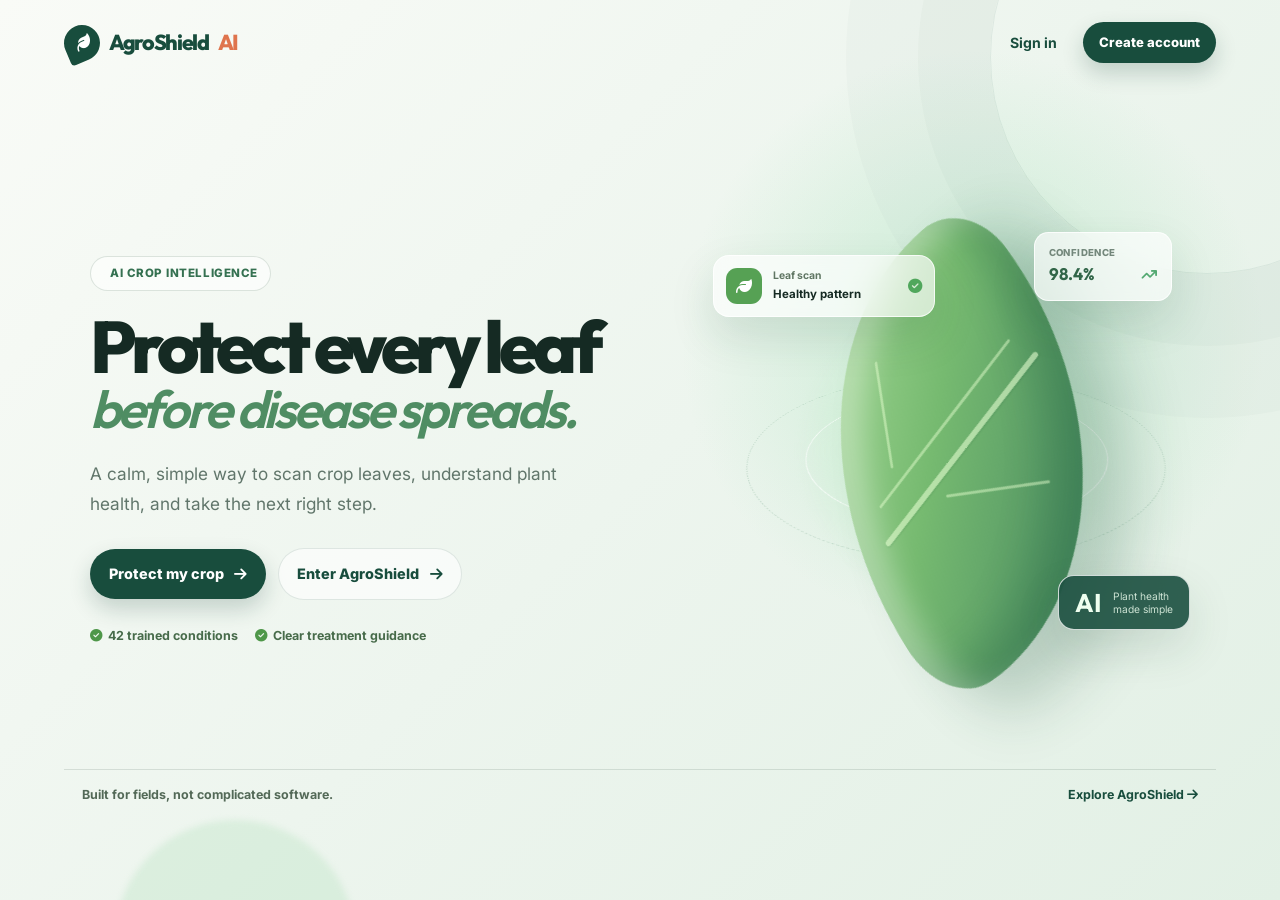
==== commit c61e0b52: "feat: add minimal floating 3d landing page" ====
--- a/frontend/landing.html
+++ b/frontend/landing.html
@@ -19,23 +19,27 @@
         </nav>
         <div class="landing-hero">
             <div class="landing-copy">
-                <p class="landing-eyebrow"><i class="fa-solid fa-satellite-dish"></i> Crop intelligence for every field</p>
-                <h1>Know what your crop needs <em>before it spreads.</em></h1>
-                <p class="landing-lede">AgroShield helps farmers detect leaf diseases, understand risk, and act with confidence using practical AI guidance.</p>
+                <p class="landing-eyebrow"><i class="fa-solid fa-sparkles"></i> AI crop intelligence</p>
+                <h1>Protect every leaf <em>before disease spreads.</em></h1>
+                <p class="landing-lede">A calm, simple way to scan crop leaves, understand plant health, and take the next right step.</p>
                 <div class="landing-actions">
                     <a class="landing-btn" href="/register">Protect my crop <i class="fa-solid fa-arrow-right"></i></a>
                     <a class="landing-secondary" href="/home">Enter AgroShield <i class="fa-solid fa-arrow-right"></i></a>
                 </div>
-                <div class="landing-trust"><span><i class="fa-solid fa-circle-check"></i> Image-based diagnosis</span><span><i class="fa-solid fa-circle-check"></i> Local risk alerts</span></div>
+                <div class="landing-trust"><span><i class="fa-solid fa-circle-check"></i> 42 trained conditions</span><span><i class="fa-solid fa-circle-check"></i> Clear treatment guidance</span></div>
             </div>
             <div class="landing-visual">
+                <div class="landing-glow"></div>
                 <div class="landing-orbit orbit-one"></div><div class="landing-orbit orbit-two"></div>
-                <img src="images/farmer_hero.jpg" alt="Farmer inspecting a healthy crop">
-                <div class="scan-card"><span class="scan-icon"><i class="fa-solid fa-leaf"></i></span><div><small>Field health scan</small><strong>Early warning active</strong></div><i class="fa-solid fa-circle-check"></i></div>
-                <div class="landing-stat"><strong>24/7</strong><span>crop guidance<br>when it matters</span></div>
+                <div class="leaf-sculpture" aria-label="Floating healthy leaf illustration">
+                    <span class="leaf-vein leaf-vein-main"></span><span class="leaf-vein leaf-vein-left"></span><span class="leaf-vein leaf-vein-right"></span>
+                </div>
+                <div class="scan-card floating-card-one"><span class="scan-icon"><i class="fa-solid fa-leaf"></i></span><div><small>Leaf scan</small><strong>Healthy pattern</strong></div><i class="fa-solid fa-circle-check"></i></div>
+                <div class="landing-stat floating-card-two"><strong>AI</strong><span>Plant health<br>made simple</span></div>
+                <div class="confidence-card"><span>Confidence</span><strong>98.4%</strong><i class="fa-solid fa-arrow-trend-up"></i></div>
             </div>
         </div>
-        <div class="landing-scroll-cue"><span>Ready to protect your crop?</span><a href="/home">Enter the platform <i class="fa-solid fa-arrow-right"></i></a></div>
+        <div class="landing-scroll-cue"><span>Built for fields, not complicated software.</span><a href="/home">Explore AgroShield <i class="fa-solid fa-arrow-right"></i></a></div>
     </section>
 </body>
 </html>
--- a/frontend/css/style.css
+++ b/frontend/css/style.css
@@ -2679,5 +2679,120 @@
     .landing-scroll-cue { justify-content: center; flex-direction: column; text-align: center; }
 }
 
-
-
+/* ==========================================================================
+   Crop Stage & Yield Loss Estimation and Nutrient Differential Styles
+   ========================================================================== */
+.yield-loss-card, .differential-card {
+    transition: var(--transition);
+}
+.yield-loss-card:hover, .differential-card:hover {
+    border-color: rgba(16, 185, 129, 0.45) !important;
+}
+
+/* Minimal floating 3D landing composition */
+.public-landing {
+    --landing-ink: #152a23;
+    --landing-evergreen: #184d3d;
+    --landing-leaf: #71b673;
+    --landing-paper: #f8faf6;
+    background: radial-gradient(circle at 76% 38%, rgba(159, 225, 181, .48), transparent 26%), linear-gradient(135deg, #f9fbf7 0%, #edf5ee 51%, #e2f0e5 100%);
+}
+
+.public-landing::before { width: 27rem; height: 27rem; right: -9rem; top: -10rem; border-color: rgba(24, 77, 61, .08); box-shadow: 0 0 0 4.5rem rgba(24, 77, 61, .025), 0 0 0 9rem rgba(24, 77, 61, .018); }
+.public-landing::after { left: 9%; bottom: -10rem; background: rgba(181, 226, 190, .34); }
+.landing-hero { grid-template-columns: minmax(0, .95fr) minmax(340px, .8fr); gap: clamp(2rem, 6vw, 7rem); }
+.landing-copy h1 { max-width: 10.5ch; font-size: clamp(3.15rem, 5.7vw, 5.8rem); line-height: .98; }
+.landing-copy h1 em { color: #4f8d63; font-family: var(--font-heading); font-size: .72em; font-weight: 600; letter-spacing: -.06em; }
+.landing-eyebrow { color: #357151; background: rgba(255,255,255,.58); }
+.landing-lede { max-width: 30rem; color: #61766b; }
+.landing-btn { background: #184d3d; }
+.landing-secondary { border-color: rgba(24, 77, 61, .12); background: rgba(255,255,255,.6); }
+
+.landing-visual { min-height: min(35rem, 54vw); perspective: 1000px; isolation: isolate; }
+.landing-glow { position: absolute; width: 20rem; aspect-ratio: 1; border-radius: 50%; background: radial-gradient(circle, rgba(255,255,255,.95) 0, rgba(200,239,207,.58) 40%, transparent 70%); filter: blur(3px); }
+.landing-orbit { border-color: rgba(39, 111, 74, .18); transform-style: preserve-3d; animation: orbit-drift 13s ease-in-out infinite; }
+.orbit-one { width: 88%; transform: rotateX(64deg) rotateZ(-18deg); }
+.orbit-two { width: 64%; border-color: rgba(255,255,255,.78); transform: rotateX(64deg) rotateZ(38deg); animation-delay: -5s; }
+
+.leaf-sculpture { position: relative; z-index: 2; width: min(20rem, 56vw); aspect-ratio: .78; border-radius: 82% 18% 82% 18%; background: linear-gradient(135deg, #b9e6a6 0%, #76ba70 45%, #36765b 100%); transform: rotate(-34deg) rotateX(14deg) rotateY(-17deg); box-shadow: inset 1.35rem 1rem 2rem rgba(255,255,255,.32), inset -1.4rem -1.7rem 2.7rem rgba(8, 69, 45, .24), 1.8rem 2.4rem 3.5rem rgba(31, 89, 57, .24); animation: leaf-float 6.5s ease-in-out infinite; }
+.leaf-sculpture::after { position: absolute; content: ""; width: 78%; height: .38rem; left: 12%; top: 50%; border-radius: 999px; background: rgba(231, 255, 210, .58); transform: rotate(-14deg); box-shadow: 0 1px 2px rgba(17, 75, 43, .18); }
+.leaf-vein { position: absolute; z-index: 1; height: .19rem; border-radius: 999px; background: rgba(229,255,207,.48); transform-origin: left center; }
+.leaf-vein-main { width: 68%; left: 18%; top: 49%; transform: rotate(-14deg); }
+.leaf-vein-left { width: 35%; left: 29%; top: 43%; transform: rotate(-64deg); }
+.leaf-vein-right { width: 34%; left: 39%; top: 57%; transform: rotate(28deg); }
+
+.scan-card, .landing-stat, .confidence-card { border: 1px solid rgba(255,255,255,.78); background: rgba(255,255,255,.66); box-shadow: 0 1.2rem 2.8rem rgba(20, 70, 45, .13); backdrop-filter: blur(15px); -webkit-backdrop-filter: blur(15px); }
+.scan-card { top: 15%; left: -2%; }
+.landing-stat { right: 0; bottom: 18%; color: #effff0; background: rgba(24,77,61,.89); }
+.confidence-card { position: absolute; z-index: 3; right: 4%; top: 11%; display: grid; grid-template-columns: 1fr auto; gap: .1rem .8rem; min-width: 8.6rem; padding: .7rem .85rem; border-radius: .9rem; color: #316548; animation: card-float 7s ease-in-out infinite; }
+.confidence-card span { grid-column: 1 / -1; color: #73877b; font-size: .6rem; font-weight: 800; letter-spacing: .04em; text-transform: uppercase; }
+.confidence-card strong { font-family: var(--font-heading); font-size: 1.05rem; }
+.confidence-card i { align-self: center; color: #54a972; font-size: .85rem; }
+.floating-card-one { animation: card-float 6s ease-in-out infinite; }
+.floating-card-two { animation: card-float 8s ease-in-out infinite -3s; }
+
+@keyframes leaf-float { 0%, 100% { transform: translateY(0) rotate(-34deg) rotateX(14deg) rotateY(-17deg); } 50% { transform: translateY(-1.05rem) rotate(-30deg) rotateX(17deg) rotateY(-13deg); } }
+@keyframes card-float { 0%, 100% { transform: translateY(0); } 50% { transform: translateY(-.7rem); } }
+@keyframes orbit-drift { 0%, 100% { margin-top: 0; } 50% { margin-top: -.65rem; } }
+@media (prefers-reduced-motion: reduce) { .leaf-sculpture, .landing-orbit, .floating-card-one, .floating-card-two, .confidence-card { animation: none; } }
+@media (max-width: 820px) { .landing-hero { grid-template-columns: 1fr; } .landing-visual { min-height: 30rem; } .leaf-sculpture { width: 17rem; } }
+@media (max-width: 510px) { .landing-visual { min-height: 24rem; } .leaf-sculpture { width: 13.5rem; } .confidence-card { top: 5%; right: 1%; transform: scale(.86); transform-origin: right top; } .scan-card { top: 19%; } }
+
+.stage-pills-grid {
+    display: grid;
+    grid-template-columns: repeat(auto-fit, minmax(110px, 1fr));
+    gap: 0.5rem;
+}
+
+.stage-pill {
+    background: rgba(30, 41, 59, 0.6);
+    border: 1px solid rgba(255, 255, 255, 0.12);
+    border-radius: 8px;
+    padding: 0.5rem 0.4rem;
+    display: flex;
+    flex-direction: column;
+    align-items: center;
+    gap: 0.15rem;
+    cursor: pointer;
+    transition: all 0.2s cubic-bezier(0.4, 0, 0.2, 1);
+    color: #cbd5e1;
+    font-family: inherit;
+}
+
+.stage-pill:hover {
+    background: rgba(51, 65, 85, 0.8);
+    border-color: rgba(16, 185, 129, 0.4);
+    transform: translateY(-2px);
+}
+
+.stage-pill.active {
+    background: linear-gradient(135deg, rgba(16, 185, 129, 0.25), rgba(6, 78, 59, 0.45));
+    border-color: #10b981;
+    box-shadow: 0 0 12px rgba(16, 185, 129, 0.25);
+    color: #ffffff;
+}
+
+.stage-pill .stage-icon {
+    font-size: 1.15rem;
+}
+
+.stage-pill .stage-name {
+    font-size: 0.82rem;
+    font-weight: 700;
+}
+
+.stage-pill .stage-mult {
+    font-size: 0.68rem;
+    color: #94a3b8;
+}
+
+.stage-pill.active .stage-mult {
+    color: #6ee7b7;
+    font-weight: 600;
+}
+
+.wizard-select:focus {
+    outline: none;
+    border-color: #3b82f6 !important;
+    box-shadow: 0 0 0 2px rgba(59, 130, 246, 0.2);
+}
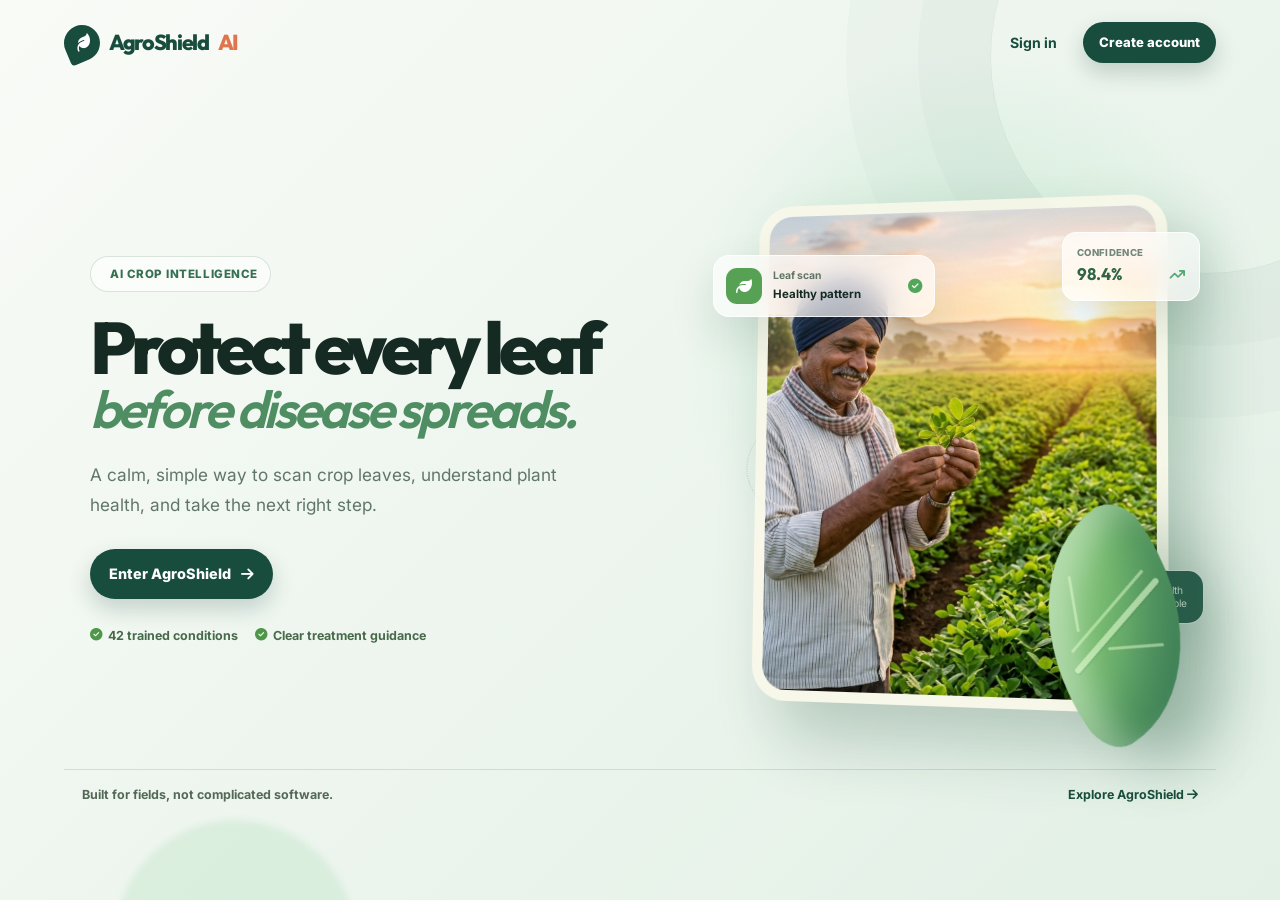
==== commit 4afa27fb: "feat: restore farmer visual to floating landing page" ====
--- a/frontend/landing.html
+++ b/frontend/landing.html
@@ -23,14 +23,14 @@
                 <h1>Protect every leaf <em>before disease spreads.</em></h1>
                 <p class="landing-lede">A calm, simple way to scan crop leaves, understand plant health, and take the next right step.</p>
                 <div class="landing-actions">
-                    <a class="landing-btn" href="/register">Protect my crop <i class="fa-solid fa-arrow-right"></i></a>
-                    <a class="landing-secondary" href="/home">Enter AgroShield <i class="fa-solid fa-arrow-right"></i></a>
+                    <a class="landing-btn" href="/home">Enter AgroShield <i class="fa-solid fa-arrow-right"></i></a>
                 </div>
                 <div class="landing-trust"><span><i class="fa-solid fa-circle-check"></i> 42 trained conditions</span><span><i class="fa-solid fa-circle-check"></i> Clear treatment guidance</span></div>
             </div>
             <div class="landing-visual">
                 <div class="landing-glow"></div>
                 <div class="landing-orbit orbit-one"></div><div class="landing-orbit orbit-two"></div>
+                <img class="farmer-hero-image" src="images/farmer_hero.jpg" alt="Farmer inspecting crop leaves in the field">
                 <div class="leaf-sculpture" aria-label="Floating healthy leaf illustration">
                     <span class="leaf-vein leaf-vein-main"></span><span class="leaf-vein leaf-vein-left"></span><span class="leaf-vein leaf-vein-right"></span>
                 </div>
--- a/frontend/css/style.css
+++ b/frontend/css/style.css
@@ -2714,7 +2714,8 @@
 .orbit-one { width: 88%; transform: rotateX(64deg) rotateZ(-18deg); }
 .orbit-two { width: 64%; border-color: rgba(255,255,255,.78); transform: rotateX(64deg) rotateZ(38deg); animation-delay: -5s; }
 
-.leaf-sculpture { position: relative; z-index: 2; width: min(20rem, 56vw); aspect-ratio: .78; border-radius: 82% 18% 82% 18%; background: linear-gradient(135deg, #b9e6a6 0%, #76ba70 45%, #36765b 100%); transform: rotate(-34deg) rotateX(14deg) rotateY(-17deg); box-shadow: inset 1.35rem 1rem 2rem rgba(255,255,255,.32), inset -1.4rem -1.7rem 2.7rem rgba(8, 69, 45, .24), 1.8rem 2.4rem 3.5rem rgba(31, 89, 57, .24); animation: leaf-float 6.5s ease-in-out infinite; }
+.landing-visual > img.farmer-hero-image { position: relative; z-index: 2; width: min(100%, 26rem); aspect-ratio: .82; object-fit: cover; object-position: 53% center; border: .7rem solid rgba(251, 248, 234, .82); border-radius: 2.2rem; box-shadow: 1.6rem 2.2rem 4rem rgba(20, 73, 46, .24), inset 0 0 0 1px rgba(255,255,255,.5); transform: rotateY(-8deg) rotateX(3deg); animation: farmer-float 7.5s ease-in-out infinite; }
+.leaf-sculpture { position: absolute; z-index: 4; right: -1%; bottom: 0; width: clamp(7.75rem, 17vw, 10.25rem); aspect-ratio: .78; border-radius: 82% 18% 82% 18%; background: linear-gradient(135deg, #b9e6a6 0%, #76ba70 45%, #36765b 100%); transform: rotate(-34deg) rotateX(14deg) rotateY(-17deg); box-shadow: inset 1.35rem 1rem 2rem rgba(255,255,255,.32), inset -1.4rem -1.7rem 2.7rem rgba(8, 69, 45, .24), 1.8rem 2.4rem 3.5rem rgba(31, 89, 57, .24); animation: leaf-float 6.5s ease-in-out infinite; }
 .leaf-sculpture::after { position: absolute; content: ""; width: 78%; height: .38rem; left: 12%; top: 50%; border-radius: 999px; background: rgba(231, 255, 210, .58); transform: rotate(-14deg); box-shadow: 0 1px 2px rgba(17, 75, 43, .18); }
 .leaf-vein { position: absolute; z-index: 1; height: .19rem; border-radius: 999px; background: rgba(229,255,207,.48); transform-origin: left center; }
 .leaf-vein-main { width: 68%; left: 18%; top: 49%; transform: rotate(-14deg); }
@@ -2723,8 +2724,8 @@
 
 .scan-card, .landing-stat, .confidence-card { border: 1px solid rgba(255,255,255,.78); background: rgba(255,255,255,.66); box-shadow: 0 1.2rem 2.8rem rgba(20, 70, 45, .13); backdrop-filter: blur(15px); -webkit-backdrop-filter: blur(15px); }
 .scan-card { top: 15%; left: -2%; }
-.landing-stat { right: 0; bottom: 18%; color: #effff0; background: rgba(24,77,61,.89); }
-.confidence-card { position: absolute; z-index: 3; right: 4%; top: 11%; display: grid; grid-template-columns: 1fr auto; gap: .1rem .8rem; min-width: 8.6rem; padding: .7rem .85rem; border-radius: .9rem; color: #316548; animation: card-float 7s ease-in-out infinite; }
+.landing-stat { right: -3%; bottom: 19%; color: #effff0; background: rgba(24,77,61,.89); }
+.confidence-card { position: absolute; z-index: 3; right: -2%; top: 11%; display: grid; grid-template-columns: 1fr auto; gap: .1rem .8rem; min-width: 8.6rem; padding: .7rem .85rem; border-radius: .9rem; color: #316548; animation: card-float 7s ease-in-out infinite; }
 .confidence-card span { grid-column: 1 / -1; color: #73877b; font-size: .6rem; font-weight: 800; letter-spacing: .04em; text-transform: uppercase; }
 .confidence-card strong { font-family: var(--font-heading); font-size: 1.05rem; }
 .confidence-card i { align-self: center; color: #54a972; font-size: .85rem; }
@@ -2732,11 +2733,12 @@
 .floating-card-two { animation: card-float 8s ease-in-out infinite -3s; }
 
 @keyframes leaf-float { 0%, 100% { transform: translateY(0) rotate(-34deg) rotateX(14deg) rotateY(-17deg); } 50% { transform: translateY(-1.05rem) rotate(-30deg) rotateX(17deg) rotateY(-13deg); } }
+@keyframes farmer-float { 0%, 100% { transform: translateY(0) rotateY(-8deg) rotateX(3deg); } 50% { transform: translateY(-.75rem) rotateY(-6deg) rotateX(4deg); } }
 @keyframes card-float { 0%, 100% { transform: translateY(0); } 50% { transform: translateY(-.7rem); } }
 @keyframes orbit-drift { 0%, 100% { margin-top: 0; } 50% { margin-top: -.65rem; } }
-@media (prefers-reduced-motion: reduce) { .leaf-sculpture, .landing-orbit, .floating-card-one, .floating-card-two, .confidence-card { animation: none; } }
-@media (max-width: 820px) { .landing-hero { grid-template-columns: 1fr; } .landing-visual { min-height: 30rem; } .leaf-sculpture { width: 17rem; } }
-@media (max-width: 510px) { .landing-visual { min-height: 24rem; } .leaf-sculpture { width: 13.5rem; } .confidence-card { top: 5%; right: 1%; transform: scale(.86); transform-origin: right top; } .scan-card { top: 19%; } }
+@media (prefers-reduced-motion: reduce) { .leaf-sculpture, .landing-orbit, .farmer-hero-image, .floating-card-one, .floating-card-two, .confidence-card { animation: none; } }
+@media (max-width: 820px) { .landing-hero { grid-template-columns: 1fr; } .landing-visual { min-height: 30rem; } .landing-visual > img.farmer-hero-image { width: min(100%, 23rem); } .leaf-sculpture { width: 9rem; right: 3%; } }
+@media (max-width: 510px) { .landing-visual { min-height: 24rem; } .landing-visual > img.farmer-hero-image { width: 14rem; border-width: .55rem; border-radius: 1.6rem; } .leaf-sculpture { width: 6.9rem; right: 1%; bottom: 1%; } .confidence-card { top: 5%; right: 1%; transform: scale(.86); transform-origin: right top; } .scan-card { top: 19%; } }
 
 .stage-pills-grid {
     display: grid;
